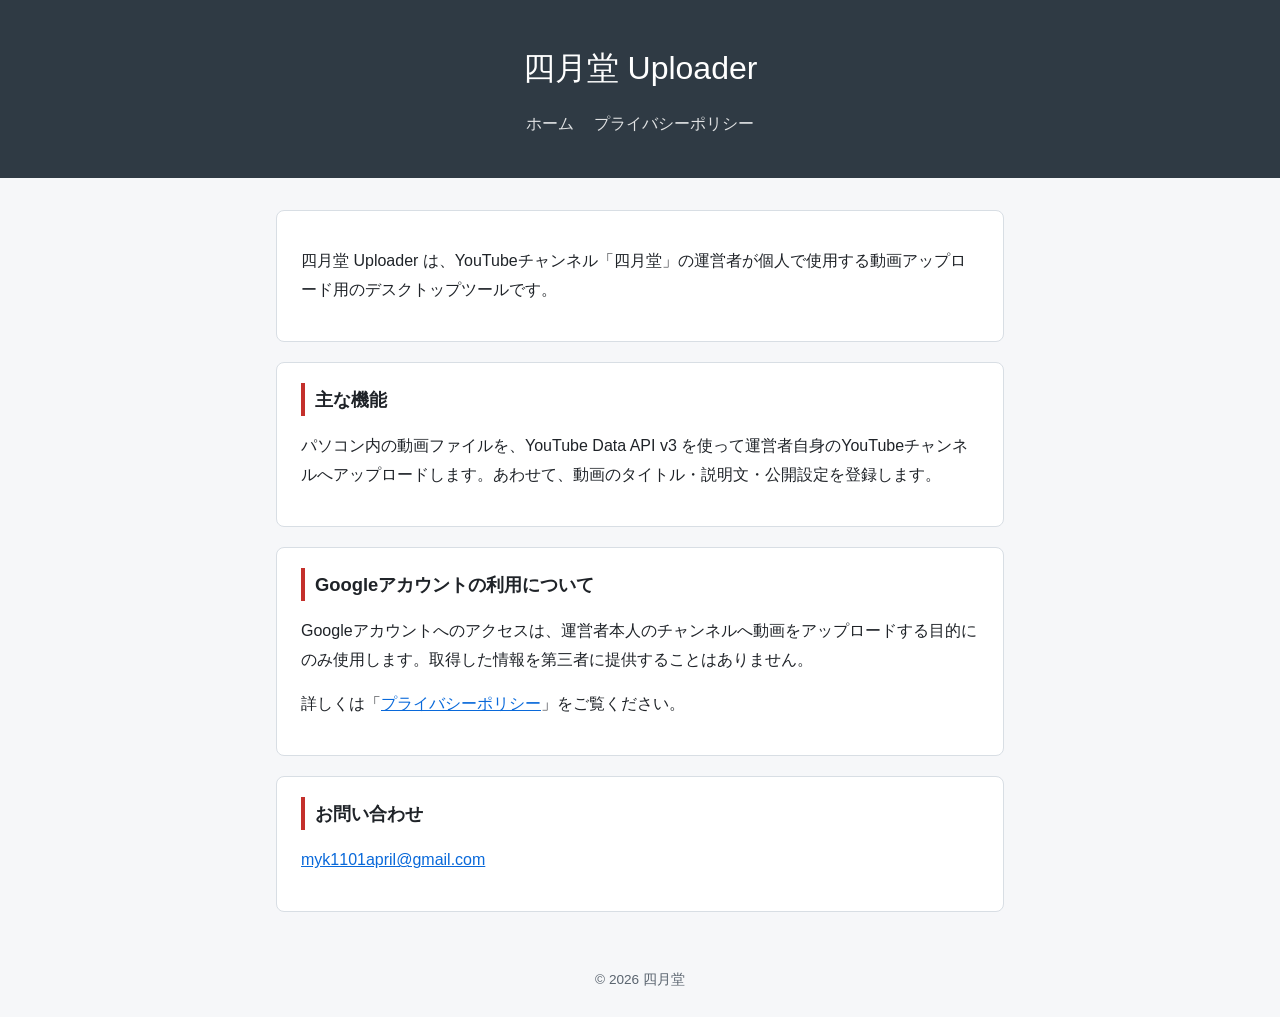
==== index.html @ 24d35a1b "Add homepage and privacy policy" ====
<!DOCTYPE html>
<html lang="ja">
<head>
<meta charset="utf-8">
<meta name="viewport" content="width=device-width, initial-scale=1">
<title>四月堂 Uploader</title>
<meta name="description" content="YouTubeチャンネル「四月堂」の運営者が個人で使用する動画アップロード用ツール">
<link rel="stylesheet" href="style.css">
</head>
<body>
<header>
<h1>四月堂 Uploader</h1>
<nav><a href="./">ホーム</a><a href="privacy-policy.html">プライバシーポリシー</a></nav>
</header>
<main>
<section>
<p>四月堂 Uploader は、YouTubeチャンネル「四月堂」の運営者が個人で使用する動画アップロード用のデスクトップツールです。</p>
</section>
<section>
<h2>主な機能</h2>
<p>パソコン内の動画ファイルを、YouTube Data API v3 を使って運営者自身のYouTubeチャンネルへアップロードします。あわせて、動画のタイトル・説明文・公開設定を登録します。</p>
</section>
<section>
<h2>Googleアカウントの利用について</h2>
<p>Googleアカウントへのアクセスは、運営者本人のチャンネルへ動画をアップロードする目的にのみ使用します。取得した情報を第三者に提供することはありません。</p>
<p>詳しくは「<a href="privacy-policy.html">プライバシーポリシー</a>」をご覧ください。</p>
</section>
<section>
<h2>お問い合わせ</h2>
<p><a href="mailto:myk1101april@gmail.com">myk1101april@gmail.com</a></p>
</section>
</main>
<footer>&copy; 2026 四月堂</footer>
</body>
</html>
---- style.css ----
:root{--bg:#f6f7f9;--fg:#1f2328;--muted:#59636e;--accent:#c4302b;--card:#fff;--line:#d8dee4}
*{box-sizing:border-box}
body{margin:0;background:var(--bg);color:var(--fg);font-family:"Hiragino Sans","Yu Gothic UI","Meiryo",sans-serif;line-height:1.8}
header{background:#2f3a44;color:#fff;padding:40px 16px;text-align:center}
header h1{margin:0;font-size:2rem;font-weight:500}
nav{margin-top:12px}
nav a{color:#fff;margin:0 10px;text-decoration:none;opacity:.85}
nav a:hover{opacity:1;text-decoration:underline}
main{max-width:760px;margin:32px auto;padding:0 16px}
section{background:var(--card);border:1px solid var(--line);border-radius:8px;padding:20px 24px;margin-bottom:20px}
h2{font-size:1.15rem;margin:0 0 8px;border-left:4px solid var(--accent);padding-left:10px}
a{color:#0969da;word-break:break-all}
footer{text-align:center;color:var(--muted);font-size:.85rem;padding:24px 16px}
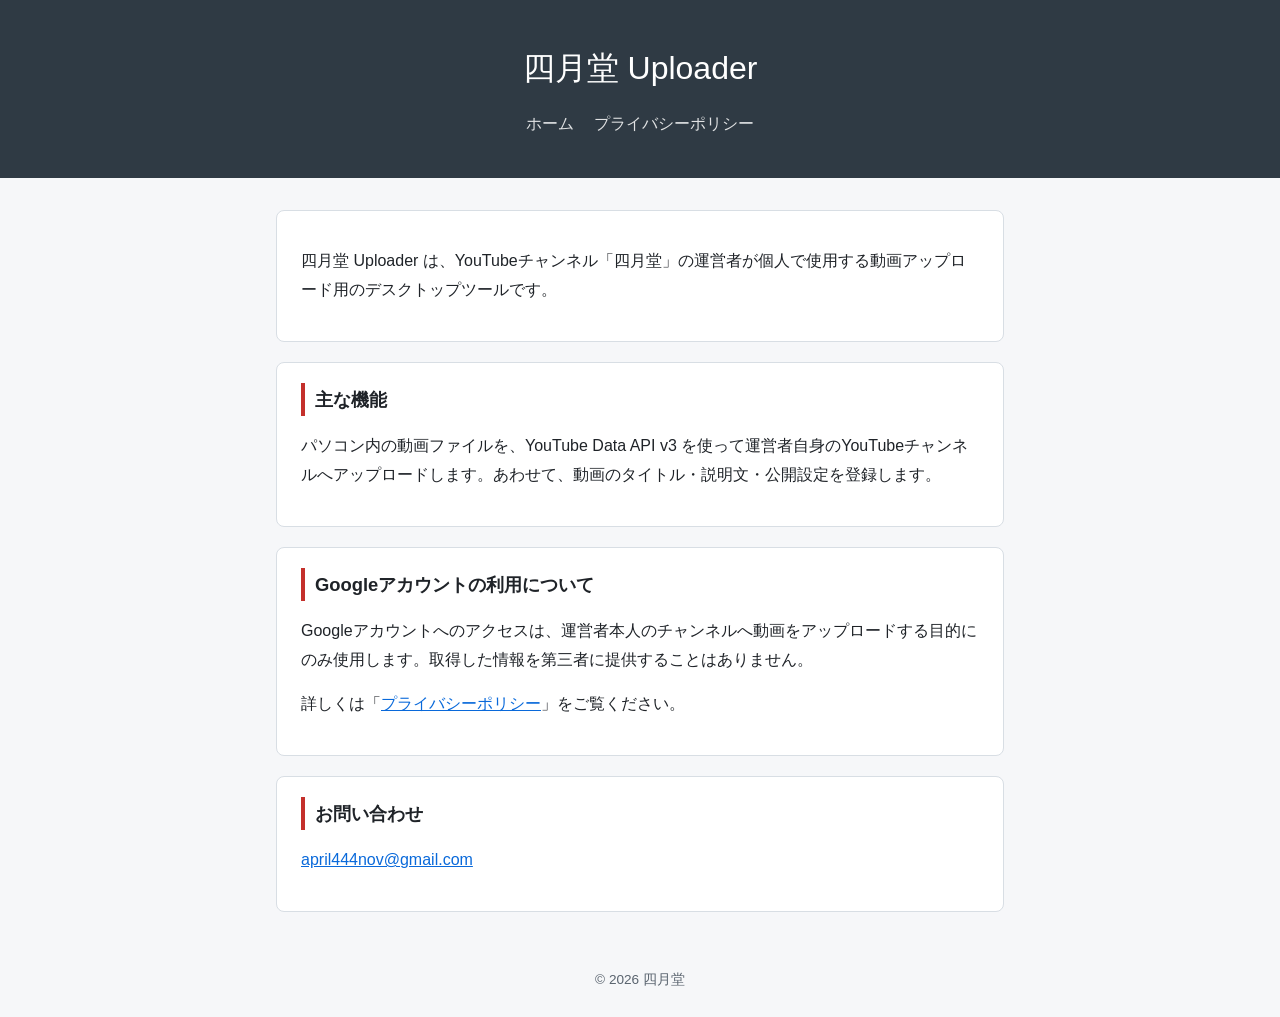
==== commit 9dc24213: "Change contact email" ====
--- a/index.html
+++ b/index.html
@@ -27,7 +27,7 @@
 </section>
 <section>
 <h2>お問い合わせ</h2>
-<p><a href="mailto:myk1101april@gmail.com">myk1101april@gmail.com</a></p>
+<p><a href="mailto:april444nov@gmail.com">april444nov@gmail.com</a></p>
 </section>
 </main>
 <footer>&copy; 2026 四月堂</footer>
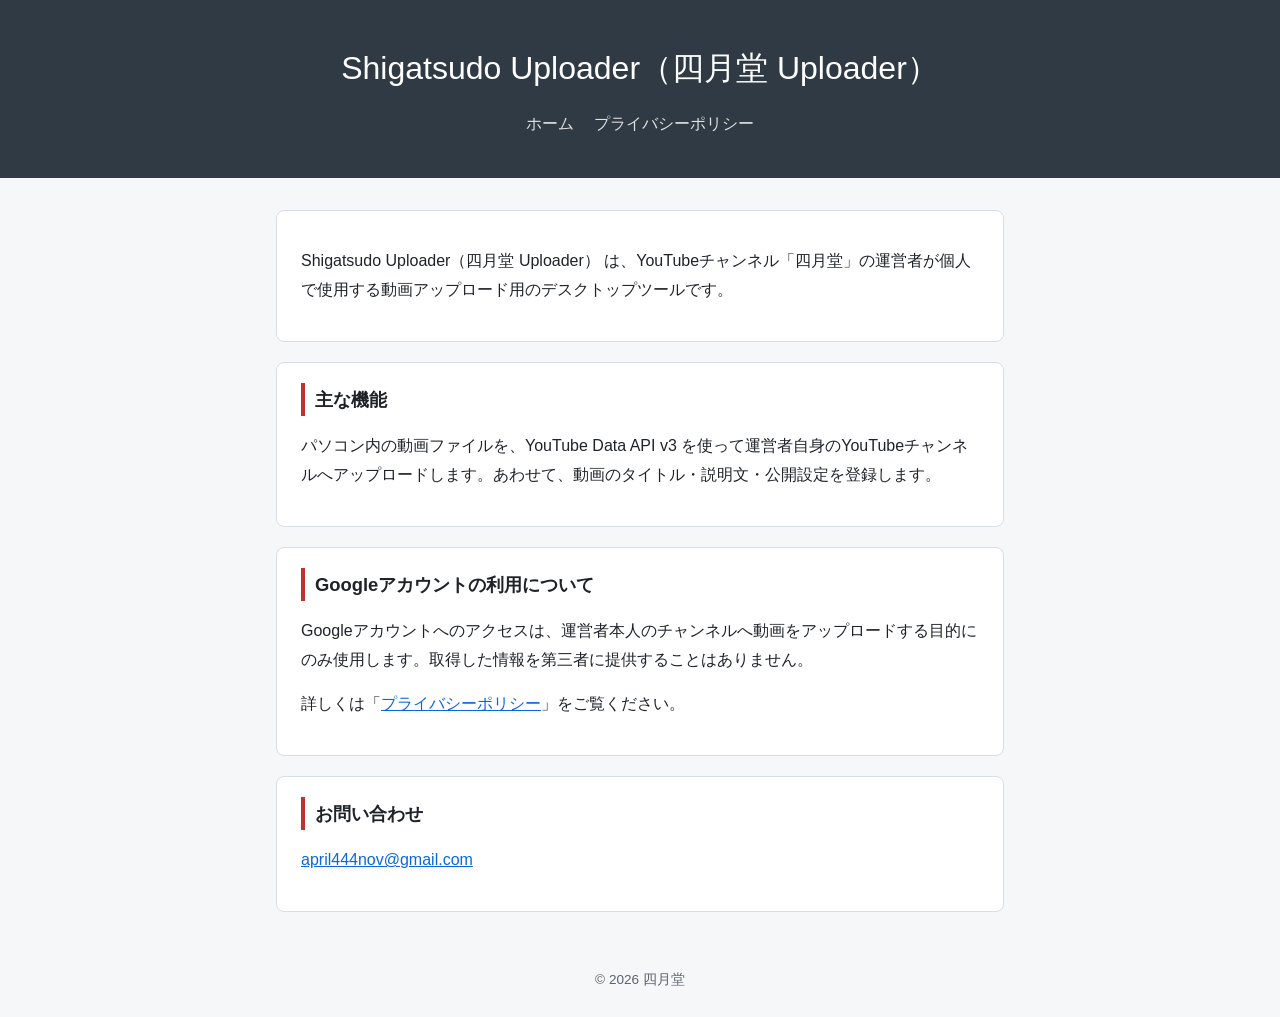
==== commit 9c30dbab: "Rename to Shigatsudo Uploader（四月堂 Uploader） in index.html" ====
--- a/index.html
+++ b/index.html
@@ -3,18 +3,18 @@
 <head>
 <meta charset="utf-8">
 <meta name="viewport" content="width=device-width, initial-scale=1">
-<title>四月堂 Uploader</title>
+<title>Shigatsudo Uploader（四月堂 Uploader）</title>
 <meta name="description" content="YouTubeチャンネル「四月堂」の運営者が個人で使用する動画アップロード用ツール">
 <link rel="stylesheet" href="style.css">
 </head>
 <body>
 <header>
-<h1>四月堂 Uploader</h1>
+<h1>Shigatsudo Uploader（四月堂 Uploader）</h1>
 <nav><a href="./">ホーム</a><a href="privacy-policy.html">プライバシーポリシー</a></nav>
 </header>
 <main>
 <section>
-<p>四月堂 Uploader は、YouTubeチャンネル「四月堂」の運営者が個人で使用する動画アップロード用のデスクトップツールです。</p>
+<p>Shigatsudo Uploader（四月堂 Uploader） は、YouTubeチャンネル「四月堂」の運営者が個人で使用する動画アップロード用のデスクトップツールです。</p>
 </section>
 <section>
 <h2>主な機能</h2>
